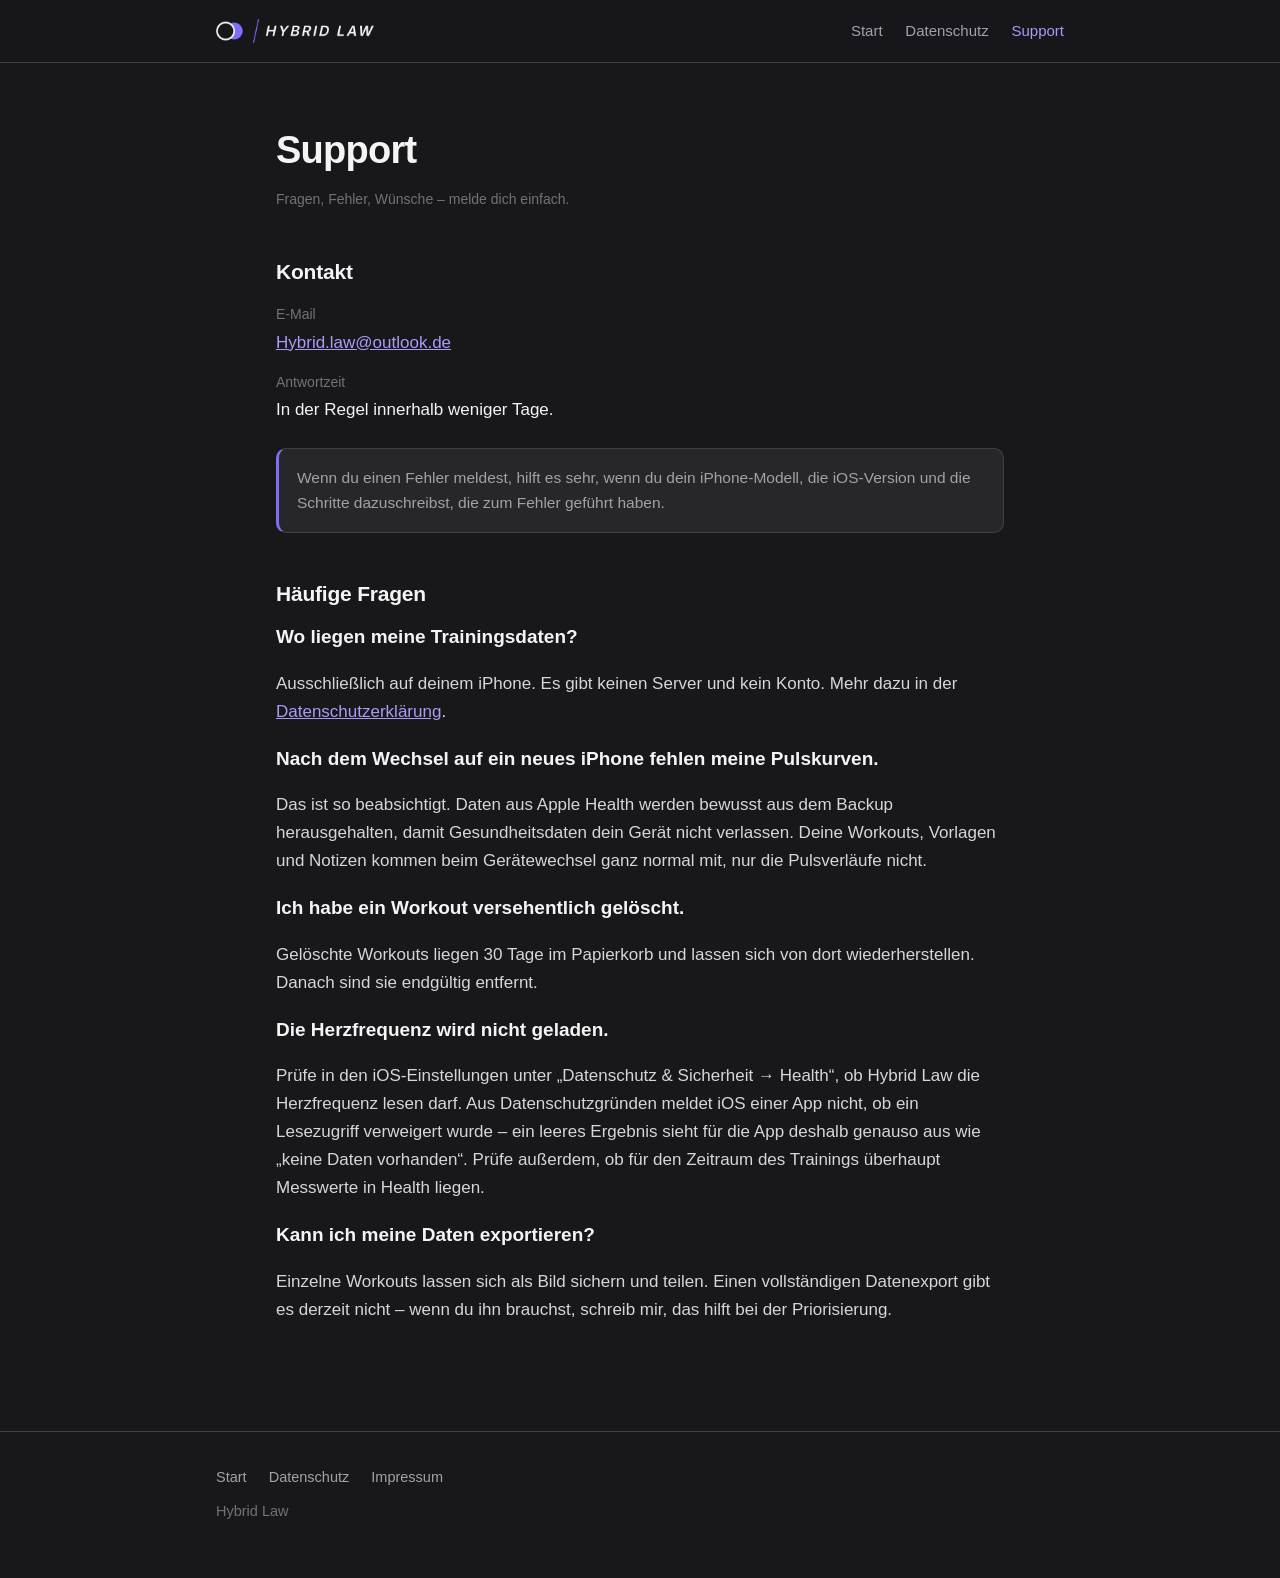
==== support.html @ 149b1d93 "Add files via upload" ====
<!doctype html>
<html lang="de">
<head>
<meta charset="utf-8">
<meta name="viewport" content="width=device-width, initial-scale=1">
<title>Support – Hybrid Law</title>
<meta name="description" content="Hilfe und Kontakt zur iPhone-App Hybrid Law.">
<meta name="theme-color" content="#18181b">
<link rel="stylesheet" href="style.css">
</head>
<body>

<header class="site">
  <div class="wrap">
    <a class="logo" href="index.html"><img src="logo.png" alt="Hybrid Law"></a>
    <nav class="site">
      <a href="index.html">Start</a>
      <a href="datenschutz.html">Datenschutz</a>
      <a href="support.html" aria-current="page">Support</a>
    </nav>
  </div>
</header>

<main class="page">
  <div class="wrap">

    <h1>Support</h1>
    <p class="updated">Fragen, Fehler, Wünsche – melde dich einfach.</p>

    <h2>Kontakt</h2>
    <dl class="contact">
      <dt>E-Mail</dt>
      <dd><a href="mailto:Hybrid.law@outlook.de">Hybrid.law@outlook.de</a></dd>
      <dt>Antwortzeit</dt>
      <dd>In der Regel innerhalb weniger Tage.</dd>
    </dl>

    <div class="note">
      Wenn du einen Fehler meldest, hilft es sehr, wenn du dein iPhone-Modell, die
      iOS-Version und die Schritte dazuschreibst, die zum Fehler geführt haben.
    </div>

    <h2>Häufige Fragen</h2>

    <h3>Wo liegen meine Trainingsdaten?</h3>
    <p>
      Ausschließlich auf deinem iPhone. Es gibt keinen Server und kein Konto. Mehr dazu
      in der <a href="datenschutz.html">Datenschutzerklärung</a>.
    </p>

    <h3>Nach dem Wechsel auf ein neues iPhone fehlen meine Pulskurven.</h3>
    <p>
      Das ist so beabsichtigt. Daten aus Apple Health werden bewusst aus dem Backup
      herausgehalten, damit Gesundheitsdaten dein Gerät nicht verlassen. Deine Workouts,
      Vorlagen und Notizen kommen beim Gerätewechsel ganz normal mit, nur die
      Pulsverläufe nicht.
    </p>

    <h3>Ich habe ein Workout versehentlich gelöscht.</h3>
    <p>
      Gelöschte Workouts liegen 30 Tage im Papierkorb und lassen sich von dort
      wiederherstellen. Danach sind sie endgültig entfernt.
    </p>

    <h3>Die Herzfrequenz wird nicht geladen.</h3>
    <p>
      Prüfe in den iOS-Einstellungen unter „Datenschutz &amp; Sicherheit → Health“, ob
      Hybrid Law die Herzfrequenz lesen darf. Aus Datenschutzgründen meldet iOS einer App
      nicht, ob ein Lesezugriff verweigert wurde – ein leeres Ergebnis sieht für die App
      deshalb genauso aus wie „keine Daten vorhanden“. Prüfe außerdem, ob für den
      Zeitraum des Trainings überhaupt Messwerte in Health liegen.
    </p>

    <h3>Kann ich meine Daten exportieren?</h3>
    <p>
      Einzelne Workouts lassen sich als Bild sichern und teilen. Einen vollständigen
      Datenexport gibt es derzeit nicht – wenn du ihn brauchst, schreib mir, das hilft
      bei der Priorisierung.
    </p>

  </div>
</main>

<footer class="site">
  <div class="wrap">
    <div class="links">
      <a href="index.html">Start</a>
      <a href="datenschutz.html">Datenschutz</a>
      <a href="impressum.html">Impressum</a>
    </div>
    <div>Hybrid Law</div>
  </div>
</footer>

</body>
</html>
---- style.css ----
/* Farben aus dem Design-System der App (DesignSystem.swift) */
:root {
  --bg: #18181b;
  --surface: #27272a;
  --card: #2f2f35;
  --border: #3f3f46;
  --purple: #7c6ff7;
  --purple-light: #a89cf7;
  --purple-deep: #2e2a5a;
  --text: #f4f4f5;
  --muted: #a1a1aa;
  --hint: #71717a;
  --green: #4ade80;

  --radius: 14px;
  --maxw: 880px;
}

* { box-sizing: border-box; }

html { scroll-behavior: smooth; }

body {
  margin: 0;
  background: var(--bg);
  color: var(--text);
  font-family: -apple-system, BlinkMacSystemFont, "SF Pro Text", "Segoe UI", Roboto, Helvetica, Arial, sans-serif;
  font-size: 17px;
  line-height: 1.65;
  -webkit-font-smoothing: antialiased;
}

.wrap {
  max-width: var(--maxw);
  margin: 0 auto;
  padding: 0 16px;
}

/* ---------- Kopfzeile ---------- */

header.site {
  position: sticky;
  top: 0;
  z-index: 10;
  background: rgba(24, 24, 27, 0.82);
  backdrop-filter: saturate(160%) blur(12px);
  border-bottom: 1px solid var(--border);
}

header.site .wrap {
  display: flex;
  align-items: center;
  gap: 20px;
  min-height: 62px;
  flex-wrap: wrap;
}

.logo {
  display: flex;
  align-items: center;
  gap: 10px;
  text-decoration: none;
  color: var(--text);
  margin-right: auto;
}

/* Das Lockup aus der App (Assets.xcassets/HybridLawLockup) */
.logo img {
  display: block;
  height: 26px;
  width: auto;
}

nav.site a {
  color: var(--muted);
  text-decoration: none;
  font-size: 15px;
  font-weight: 500;
  margin-left: 18px;
}

nav.site a:hover,
nav.site a[aria-current="page"] { color: var(--purple-light); }

/* ---------- Hero ---------- */

.hero {
  position: relative;
  overflow: hidden;
  border-bottom: 1px solid var(--border);
  padding: 84px 0 72px;
}

.hero::before {
  content: "";
  position: absolute;
  inset: -40% 0 auto 50%;
  width: 900px;
  height: 900px;
  transform: translateX(-50%);
  background: radial-gradient(circle, rgba(124, 111, 247, 0.22) 0%, rgba(124, 111, 247, 0) 62%);
  pointer-events: none;
}

.hero .wrap { position: relative; }

.hero h1 {
  font-size: clamp(34px, 7vw, 54px);
  line-height: 1.1;
  margin: 0 0 18px;
  letter-spacing: -0.02em;
}

.hero p.lead {
  font-size: clamp(17px, 2.4vw, 20px);
  color: var(--muted);
  max-width: 34em;
  margin: 0 0 30px;
}

.badge {
  display: inline-flex;
  align-items: center;
  gap: 8px;
  background: var(--purple-deep);
  border: 1px solid var(--purple);
  color: var(--purple-light);
  font-size: 13px;
  font-weight: 600;
  padding: 6px 13px;
  border-radius: 999px;
  margin-bottom: 22px;
}

.badge::before {
  content: "";
  width: 7px;
  height: 7px;
  border-radius: 50%;
  background: var(--green);
}

.actions { display: flex; flex-wrap: wrap; gap: 12px; }

.btn {
  display: inline-block;
  padding: 12px 22px;
  border-radius: 10px;
  font-weight: 600;
  font-size: 16px;
  text-decoration: none;
  border: 1px solid transparent;
}

.btn.primary { background: var(--purple); color: #fff; }
.btn.primary:hover { background: var(--purple-light); }
.btn.ghost { border-color: var(--border); color: var(--purple-light); }
.btn.ghost:hover { border-color: var(--purple); background: var(--surface); }

/* ---------- Abschnitte ---------- */

section { padding: 64px 0; }
section + section { border-top: 1px solid var(--border); }

h2 {
  font-size: clamp(24px, 4vw, 30px);
  letter-spacing: -0.01em;
  margin: 0 0 10px;
}

h2 + p.sub {
  color: var(--muted);
  margin: 0 0 32px;
  max-width: 44em;
}

h3 { font-size: 19px; margin: 0 0 6px; }

.grid {
  display: grid;
  /* min(): auf schmalen Displays darf die Mindestbreite nicht breiter werden
     als der Platz selbst, sonst läuft das Raster über den Rand hinaus. */
  grid-template-columns: repeat(auto-fit, minmax(min(240px, 100%), 1fr));
  gap: 14px;
}

/* Vier Kacheln sollen 2x2 stehen, nicht 3+1: breitere Mindestbreite erzwingt
   bei der Seitenbreite genau zwei Spalten. */
.grid.pair {
  grid-template-columns: repeat(auto-fit, minmax(min(330px, 100%), 1fr));
}

.card {
  background: var(--card);
  border: 1px solid var(--border);
  border-radius: var(--radius);
  padding: 22px;
}

.card .icon {
  color: var(--purple-light);
  margin-bottom: 12px;
  display: block;
}

.card p { margin: 0; color: var(--muted); font-size: 15.5px; }

.card.highlight {
  background: linear-gradient(160deg, var(--purple-deep), var(--card));
  border-color: var(--purple);
}

/* ---------- Textseiten ---------- */

.page { padding: 56px 0 90px; }
.page .wrap { max-width: 760px; }

.page h1 {
  font-size: clamp(28px, 5vw, 38px);
  margin: 0 0 6px;
  letter-spacing: -0.02em;
}

.page .updated { color: var(--hint); font-size: 14px; margin: 0 0 38px; }

.page h2 {
  font-size: 21px;
  margin: 40px 0 10px;
  padding-top: 4px;
}

.page p, .page li { color: #d6d6da; }
.page ul { padding-left: 22px; }
.page li { margin-bottom: 7px; }

.page a { color: var(--purple-light); }

.note {
  background: var(--surface);
  border: 1px solid var(--border);
  border-left: 3px solid var(--purple);
  border-radius: 10px;
  padding: 16px 18px;
  margin: 24px 0;
  font-size: 15.5px;
  color: var(--muted);
}

.todo {
  background: #3a2a12;
  border: 1px solid #a16207;
  border-radius: 10px;
  padding: 16px 18px;
  margin: 24px 0;
  font-size: 15.5px;
  color: #fde68a;
}

dl.contact { margin: 0; }
dl.contact dt { color: var(--hint); font-size: 14px; margin-top: 14px; }
dl.contact dd { margin: 2px 0 0; }

/* ---------- Fußzeile ---------- */

footer.site {
  border-top: 1px solid var(--border);
  padding: 34px 0 54px;
  color: var(--hint);
  font-size: 14.5px;
}

footer.site .links { margin-bottom: 10px; }
footer.site a { color: var(--muted); text-decoration: none; margin-right: 18px; }
footer.site a:hover { color: var(--purple-light); }

@media (max-width: 560px) {
  .hero { padding: 58px 0 50px; }
  section { padding: 48px 0; }
  nav.site a { margin-left: 0; margin-right: 16px; }
  header.site .wrap { padding-top: 10px; padding-bottom: 10px; }
}
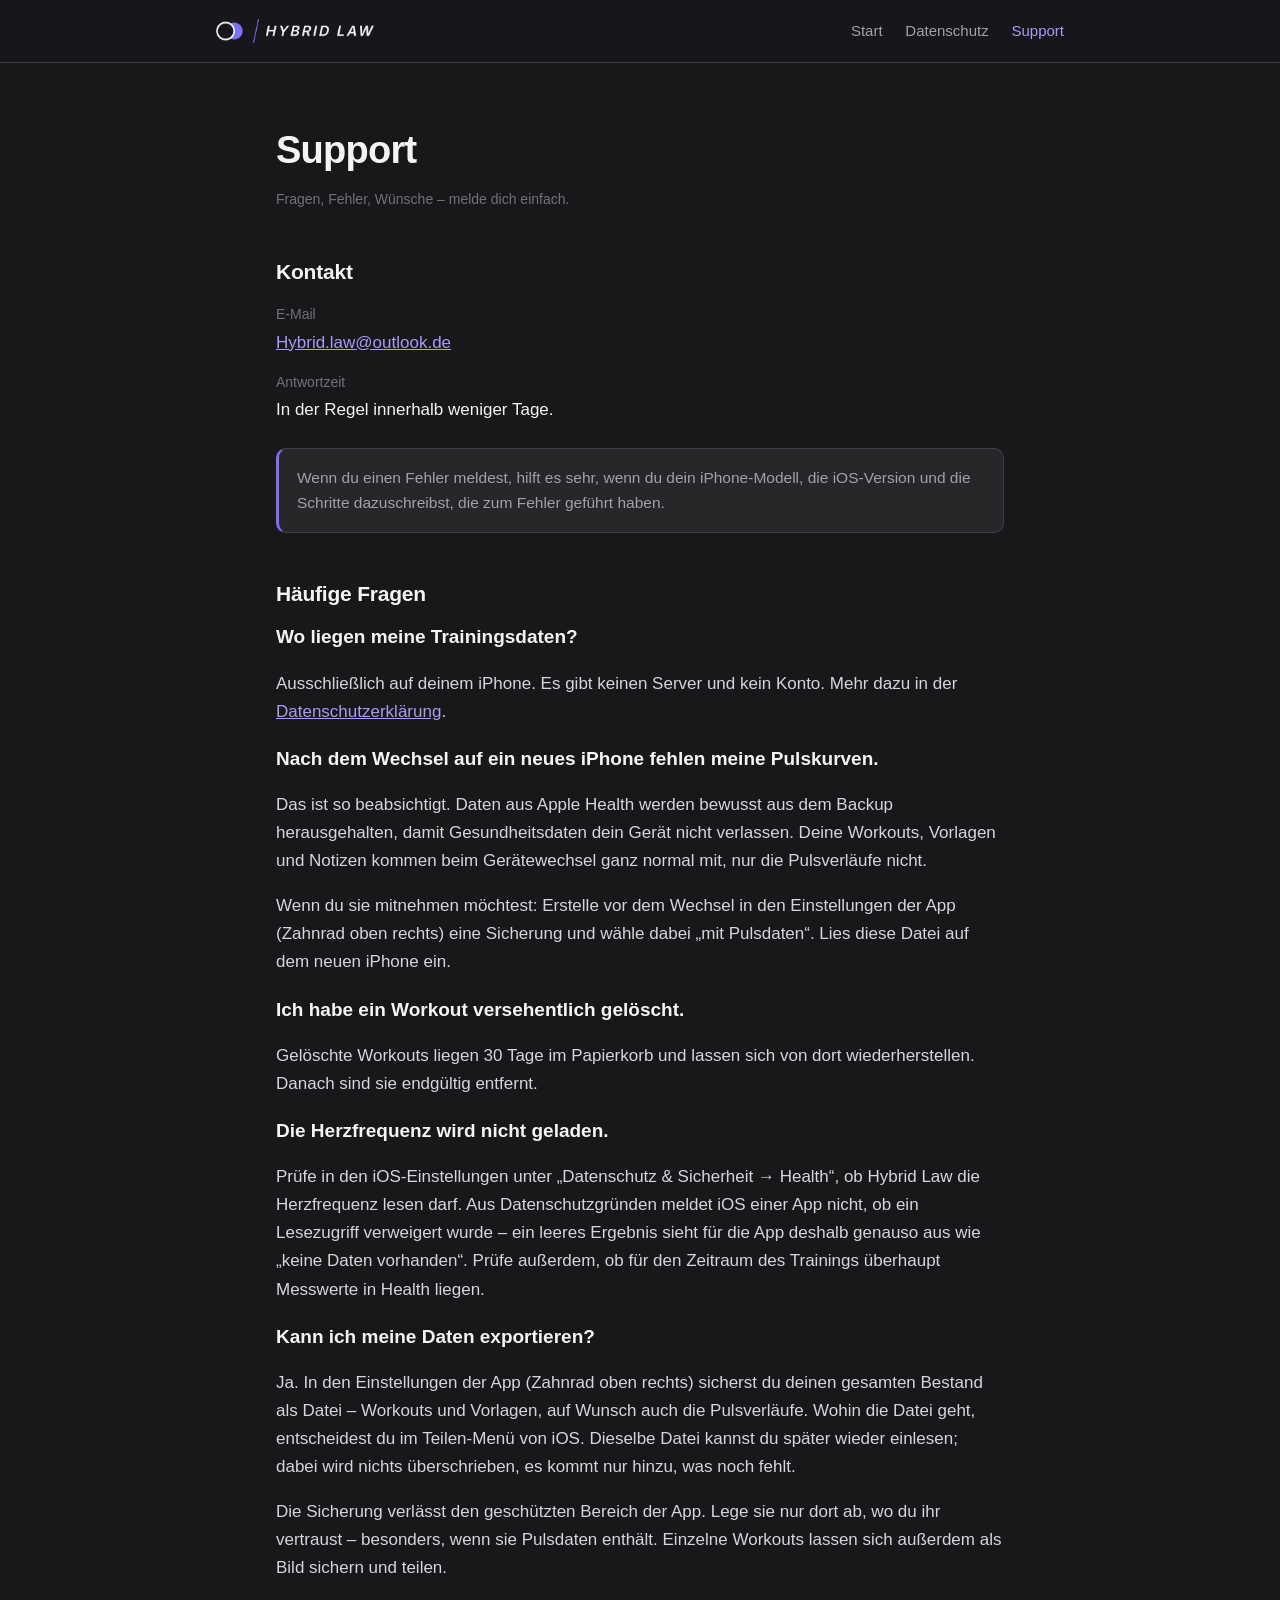
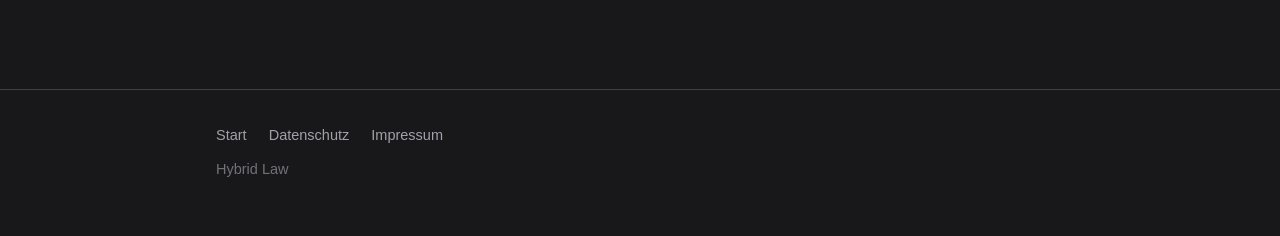
==== commit 767a0019: "Add files via upload" ====
--- a/support.html
+++ b/support.html
@@ -55,6 +55,11 @@
       Vorlagen und Notizen kommen beim Gerätewechsel ganz normal mit, nur die
       Pulsverläufe nicht.
     </p>
+    <p>
+      Wenn du sie mitnehmen möchtest: Erstelle vor dem Wechsel in den Einstellungen der
+      App (Zahnrad oben rechts) eine Sicherung und wähle dabei „mit Pulsdaten“. Lies diese
+      Datei auf dem neuen iPhone ein.
+    </p>
 
     <h3>Ich habe ein Workout versehentlich gelöscht.</h3>
     <p>
@@ -73,9 +78,16 @@
 
     <h3>Kann ich meine Daten exportieren?</h3>
     <p>
-      Einzelne Workouts lassen sich als Bild sichern und teilen. Einen vollständigen
-      Datenexport gibt es derzeit nicht – wenn du ihn brauchst, schreib mir, das hilft
-      bei der Priorisierung.
+      Ja. In den Einstellungen der App (Zahnrad oben rechts) sicherst du deinen gesamten
+      Bestand als Datei – Workouts und Vorlagen, auf Wunsch auch die Pulsverläufe. Wohin
+      die Datei geht, entscheidest du im Teilen-Menü von iOS. Dieselbe Datei kannst du
+      später wieder einlesen; dabei wird nichts überschrieben, es kommt nur hinzu, was
+      noch fehlt.
+    </p>
+    <p>
+      Die Sicherung verlässt den geschützten Bereich der App. Lege sie nur dort ab, wo
+      du ihr vertraust – besonders, wenn sie Pulsdaten enthält. Einzelne Workouts lassen
+      sich außerdem als Bild sichern und teilen.
     </p>
 
   </div>
